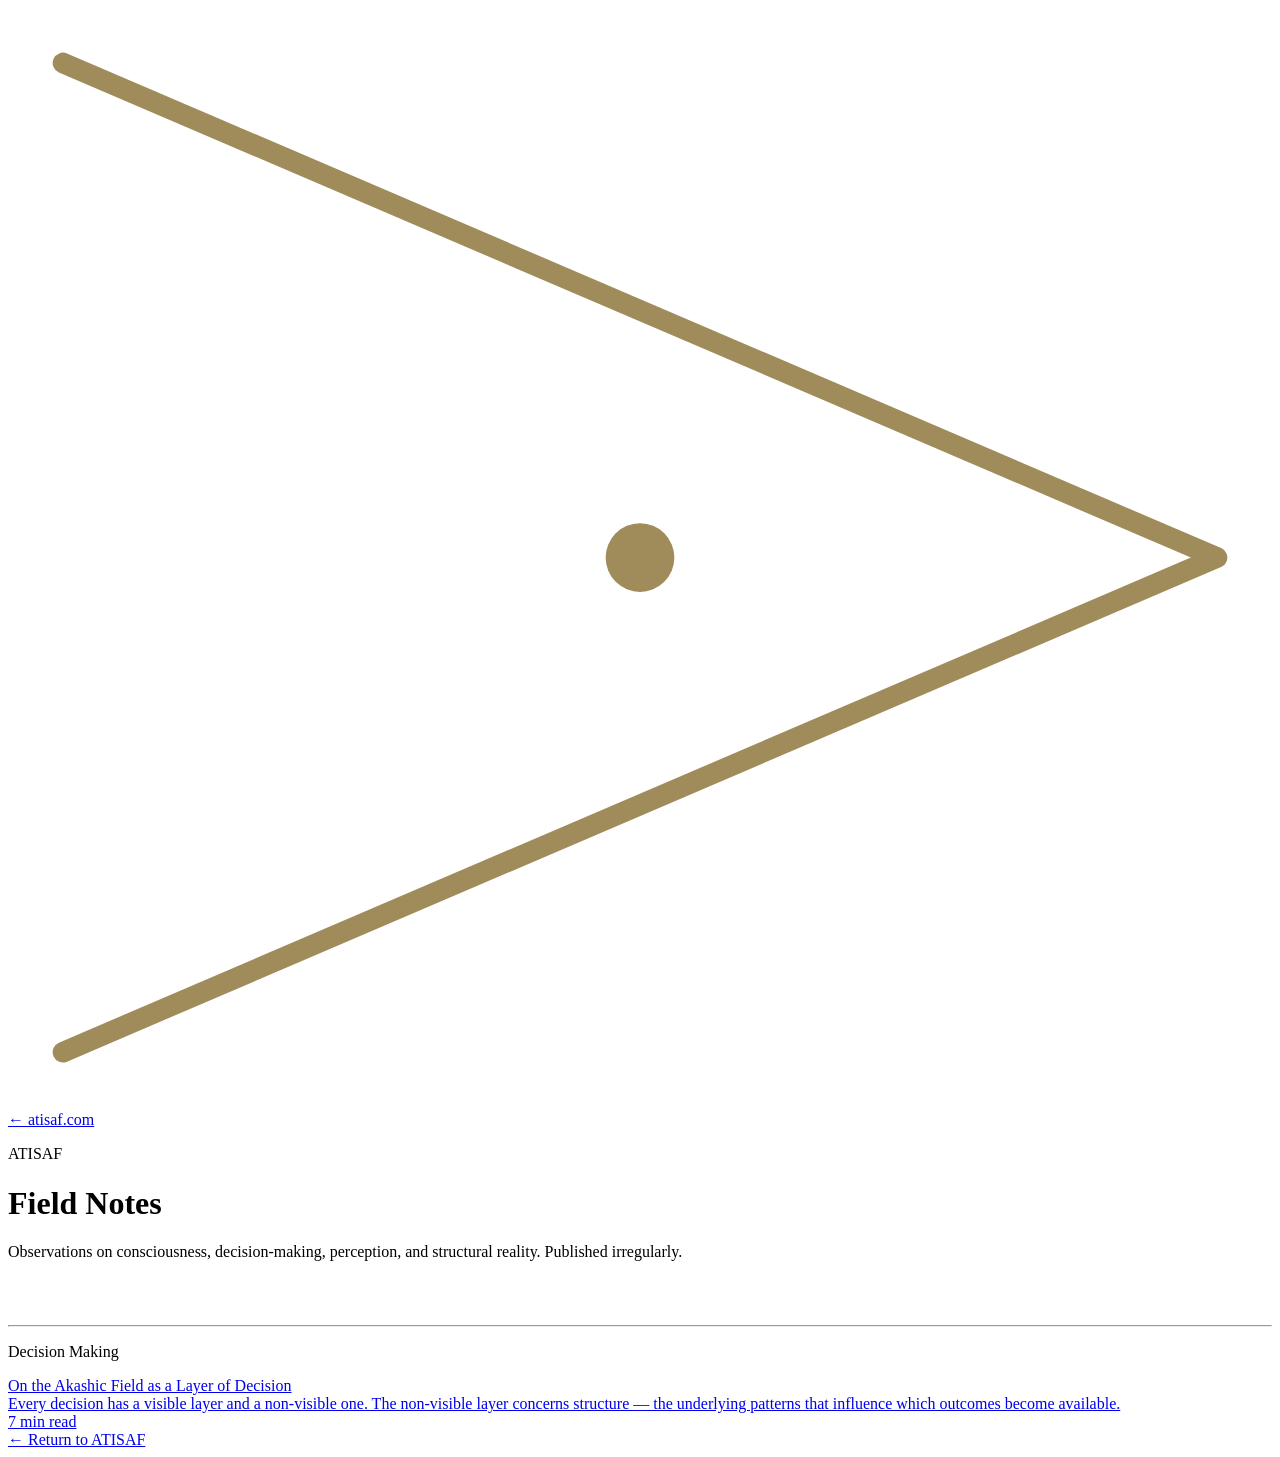
==== notes/index.html @ 134ab58f "Add Field Notes section: index, first note, sitemap, deeper layer link" ====
<!DOCTYPE html>
<html lang="en">
<head>
    <meta charset="UTF-8">
    <meta name="viewport" content="width=device-width, initial-scale=1.0">
    <meta name="description" content="Field Notes from ATISAF — observations on consciousness, decision-making, perception, and structural reality.">
    <link rel="canonical" href="https://atisaf.com/notes/">
    <meta property="og:title" content="Field Notes | ATISAF">
    <meta property="og:url" content="https://atisaf.com/notes/">
    <title>Field Notes | ATISAF</title>
    <link rel="icon" type="image/svg+xml" href="../favicon.svg">
    <link rel="preconnect" href="https://fonts.googleapis.com">
    <link rel="preconnect" href="https://fonts.gstatic.com" crossorigin>
    <link href="https://fonts.googleapis.com/css2?family=Cormorant+Garant:ital,wght@0,300;0,400;0,500;1,300;1,400&family=Inter:wght@300;400&display=swap" rel="stylesheet">
    <style>
        :root {
            --bg:     #0A0906;
            --bg-alt: #0F0D0B;
            --text:   #F0EAE0;
            --accent: #A08B5A;
            --muted:  rgba(240, 234, 224, 0.4);
            --line:   #2A2520;
            --serif:  'Cormorant Garant', Georgia, serif;
            --sans:   'Inter', system-ui, sans-serif;
        }
        *, *::before, *::after { box

cat > notes/index.html << 'ENDOFFILE'
<!DOCTYPE html>
<html lang="en">
<head>
    <meta charset="UTF-8">
    <meta name="viewport" content="width=device-width, initial-scale=1.0">
    <meta name="description" content="Field Notes from ATISAF — observations on consciousness, decision-making, perception, and structural reality.">
    <link rel="canonical" href="https://atisaf.com/notes/">
    <meta property="og:title" content="Field Notes | ATISAF">
    <meta property="og:url" content="https://atisaf.com/notes/">
    <title>Field Notes | ATISAF</title>
    <link rel="icon" type="image/svg+xml" href="../favicon.svg">
    <link rel="preconnect" href="https://fonts.googleapis.com">
    <link rel="preconnect" href="https://fonts.gstatic.com" crossorigin>
    <link href="https://fonts.googleapis.com/css2?family=Cormorant+Garant:ital,wght@0,300;0,400;0,500;1,300;1,400&family=Inter:wght@300;400&display=swap" rel="stylesheet">
    <style>
        :root {
            --bg:     #0A0906;
            --bg-alt: #0F0D0B;
            --text:   #F0EAE0;
            --accent: #A08B5A;
            --muted:  rgba(240, 234, 224, 0.4);
            --line:   #2A2520;
            --serif:  'Cormorant Garant', Georgia, serif;
            --sans:   'Inter', system-ui, sans-serif;
        }
        *, *::before, *::after { box
cat > notes/index.html << 'ENDOFFILE'
<!DOCTYPE html>
<html lang="en">
<head>
    <meta charset="UTF-8">
    <meta name="viewport" content="width=device-width, initial-scale=1.0">
    <meta name="description" content="Field Notes from ATISAF — observations on consciousness, decision-making, perception, and structural reality.">
    <link rel="canonical" href="https://atisaf.com/notes/">
    <meta property="og:title" content="Field Notes | ATISAF">
    <meta property="og:url" content="https://atisaf.com/notes/">
    <title>Field Notes | ATISAF</title>
    <link rel="icon" type="image/svg+xml" href="../favicon.svg">
    <link rel="preconnect" href="https://fonts.googleapis.com">
    <link rel="preconnect" href="https://fonts.gstatic.com" crossorigin>
    <link href="https://fonts.googleapis.com/css2?family=Cormorant+Garant:ital,wght@0,300;0,400;0,500;1,300;1,400&family=Inter:wght@300;400&display=swap" rel="stylesheet">
    <style>
        :root {
            --bg:     #0A0906;
            --bg-alt: #0F0D0B;
            --text:   #F0EAE0;
            --accent: #A08B5A;
            --muted:  rgba(240, 234, 224, 0.4);
            --line:   #2A2520;
            --serif:  'Cormorant Garant', Georgia, serif;
            --sans:   'Inter', system-ui, sans-serif;
        }
        *, *::before, *::after { box-sizing: border-box; margin: 0; padding: 0; }
        body {
            background-color: var(--bg);
            color: var(--text);
            font-family: var(--sans);
            font-size: 16px;
            line-height: 1.7;
            font-weight: 300;
            min-height: 100vh;
        }
        .logo-fixed {
            position: fixed;
            top: 24px;
            left: 28px;
            z-index: 100;
            opacity: 0.7;
            text-decoration: none;
        }
        .logo-fixed svg { width: 36px; height: 56px; }
        .nav-back {
            position: fixed;
            top: 28px;
            right: 32px;
            font-family: var(--sans);
            font-size: 11px;
            letter-spacing: 0.15em;
            text-transform: uppercase;
            color: var(--muted);
            text-decoration: none;
            transition: color 0.3s;
        }
        .nav-back:hover { color: var(--text); }
        .container {
            max-width: 680px;
            margin: 0 auto;
            padding: 120px 32px 80px;
        }
        .page-label {
            font-family: var(--sans);
            font-size: 10px;
            letter-spacing: 0.2em;
            text-transform: uppercase;
            color: var(--accent);
            margin-bottom: 16px;
        }
        .page-title {
            font-family: var(--serif);
            font-size: clamp(2.4rem, 5vw, 3.6rem);
            font-weight: 300;
            line-height: 1.1;
            color: var(--text);
            margin-bottom: 24px;
        }
        .page-desc {
            font-size: 14px;
            color: var(--muted);
            line-height: 1.8;
            max-width: 480px;
        }
        .divider {
            border: none;
            border-top: 1px solid var(--line);
            margin: 48px 0;
        }
        .category-section { margin-bottom: 48px; }
        .category-label {
            font-size: 9px;
            letter-spacing: 0.25em;
            text-transform: uppercase;
            color: var(--accent);
            margin-bottom: 24px;
        }
        .note-entry {
            padding: 28px 0;
            border-bottom: 1px solid var(--line);
            text-decoration: none;
            display: block;
            transition: opacity 0.3s;
        }
        .note-entry:first-of-type { border-top: 1px solid var(--line); }
        .note-entry:hover { opacity: 0.7; }
        .note-title {
            font-family: var(--serif);
            font-size: 1.45rem;
            font-weight: 400;
            color: var(--text);
            line-height: 1.3;
            margin-bottom: 10px;
        }
        .note-excerpt {
            font-size: 13px;
            color: var(--muted);
            line-height: 1.7;
            margin-bottom: 12px;
        }
        .note-meta {
            font-size: 10px;
            letter-spacing: 0.12em;
            text-transform: uppercase;
            color: var(--accent);
            opacity: 0.6;
        }
        .page-footer {
            margin-top: 80px;
            padding-top: 32px;
            border-top: 1px solid var(--line);
            text-align: center;
        }
        .footer-link {
            font-size: 10px;
            letter-spacing: 0.2em;
            text-transform: uppercase;
            color: var(--muted);
            text-decoration: none;
            transition: color 0.3s;
        }
        .footer-link:hover { color: var(--text); }
    </style>
</head>
<body>

<a href="https://atisaf.com/" class="logo-fixed" aria-label="ATISAF">
    <svg viewBox="0 0 92 80" fill="none" xmlns="http://www.w3.org/2000/svg">
        <polyline points="4,76 88,40 4,4" stroke="#A08B5A" stroke-width="1.5" fill="none" stroke-linecap="round" stroke-linejoin="round"/>
        <circle cx="46" cy="40" r="2.5" fill="#A08B5A"/>
    </svg>
</a>

<a href="https://atisaf.com/" class="nav-back">← atisaf.com</a>

<div class="container">

    <header style="margin-bottom:64px;">
        <p class="page-label">ATISAF</p>
        <h1 class="page-title">Field Notes</h1>
        <p class="page-desc">Observations on consciousness, decision-making, perception, and structural reality. Published irregularly.</p>
    </header>

    <hr class="divider">

    <section class="category-section">
        <p class="category-label">Decision Making</p>
        <a href="/notes/akashic-field-decision/" class="note-entry">
            <div class="note-title">On the Akashic Field as a Layer of Decision</div>
            <div class="note-excerpt">Every decision has a visible layer and a non-visible one. The non-visible layer concerns structure — the underlying patterns that influence which outcomes become available.</div>
            <div class="note-meta">7 min read</div>
        </a>
    </section>

    <footer class="page-footer">
        <a href="https://atisaf.com/" class="footer-link">← Return to ATISAF</a>
    </footer>

</div>
</body>
</html>
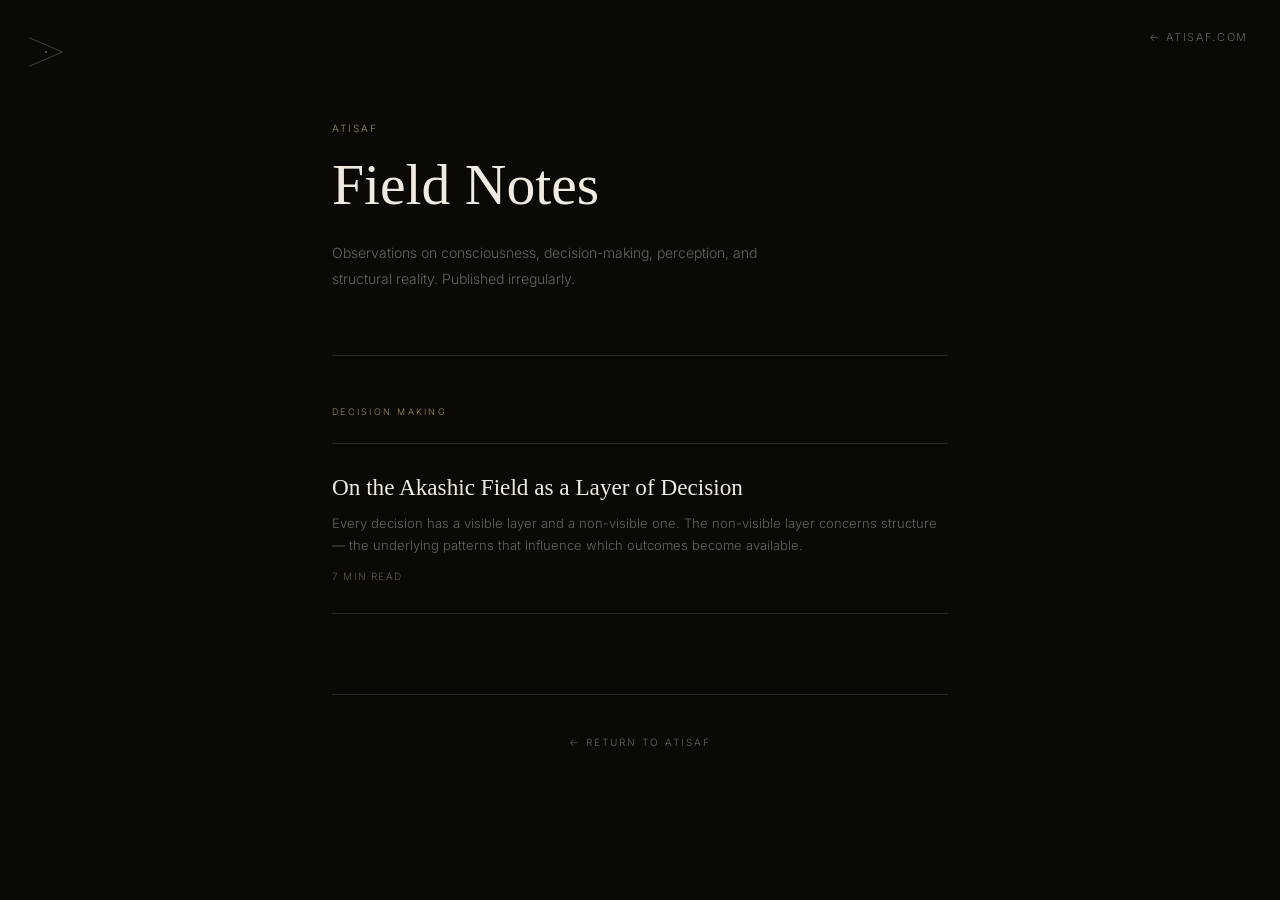
==== commit 1dba08e3: "Fix notes index: rewrite with explicit colors" ====
--- a/notes/index.html
+++ b/notes/index.html
@@ -20,69 +20,14 @@
             --accent: #A08B5A;
             --muted:  rgba(240, 234, 224, 0.4);
             --line:   #2A2520;
-            --serif:  'Cormorant Garant', Georgia, serif;
-            --sans:   'Inter', system-ui, sans-serif;
-        }
-        *, *::before, *::after { box
-
-cat > notes/index.html << 'ENDOFFILE'
-<!DOCTYPE html>
-<html lang="en">
-<head>
-    <meta charset="UTF-8">
-    <meta name="viewport" content="width=device-width, initial-scale=1.0">
-    <meta name="description" content="Field Notes from ATISAF — observations on consciousness, decision-making, perception, and structural reality.">
-    <link rel="canonical" href="https://atisaf.com/notes/">
-    <meta property="og:title" content="Field Notes | ATISAF">
-    <meta property="og:url" content="https://atisaf.com/notes/">
-    <title>Field Notes | ATISAF</title>
-    <link rel="icon" type="image/svg+xml" href="../favicon.svg">
-    <link rel="preconnect" href="https://fonts.googleapis.com">
-    <link rel="preconnect" href="https://fonts.gstatic.com" crossorigin>
-    <link href="https://fonts.googleapis.com/css2?family=Cormorant+Garant:ital,wght@0,300;0,400;0,500;1,300;1,400&family=Inter:wght@300;400&display=swap" rel="stylesheet">
-    <style>
-        :root {
-            --bg:     #0A0906;
-            --bg-alt: #0F0D0B;
-            --text:   #F0EAE0;
-            --accent: #A08B5A;
-            --muted:  rgba(240, 234, 224, 0.4);
-            --line:   #2A2520;
-            --serif:  'Cormorant Garant', Georgia, serif;
-            --sans:   'Inter', system-ui, sans-serif;
-        }
-        *, *::before, *::after { box
-cat > notes/index.html << 'ENDOFFILE'
-<!DOCTYPE html>
-<html lang="en">
-<head>
-    <meta charset="UTF-8">
-    <meta name="viewport" content="width=device-width, initial-scale=1.0">
-    <meta name="description" content="Field Notes from ATISAF — observations on consciousness, decision-making, perception, and structural reality.">
-    <link rel="canonical" href="https://atisaf.com/notes/">
-    <meta property="og:title" content="Field Notes | ATISAF">
-    <meta property="og:url" content="https://atisaf.com/notes/">
-    <title>Field Notes | ATISAF</title>
-    <link rel="icon" type="image/svg+xml" href="../favicon.svg">
-    <link rel="preconnect" href="https://fonts.googleapis.com">
-    <link rel="preconnect" href="https://fonts.gstatic.com" crossorigin>
-    <link href="https://fonts.googleapis.com/css2?family=Cormorant+Garant:ital,wght@0,300;0,400;0,500;1,300;1,400&family=Inter:wght@300;400&display=swap" rel="stylesheet">
-    <style>
-        :root {
-            --bg:     #0A0906;
-            --bg-alt: #0F0D0B;
-            --text:   #F0EAE0;
-            --accent: #A08B5A;
-            --muted:  rgba(240, 234, 224, 0.4);
-            --line:   #2A2520;
-            --serif:  'Cormorant Garant', Georgia, serif;
-            --sans:   'Inter', system-ui, sans-serif;
+            --serif:  "Cormorant Garant", Georgia, serif;
+            --sans:   "Inter", system-ui, sans-serif;
         }
         *, *::before, *::after { box-sizing: border-box; margin: 0; padding: 0; }
+        html, body { background-color: #0A0906; }
         body {
-            background-color: var(--bg);
-            color: var(--text);
-            font-family: var(--sans);
+            color: #F0EAE0;
+            font-family: "Inter", system-ui, sans-serif;
             font-size: 16px;
             line-height: 1.7;
             font-weight: 300;
@@ -101,45 +46,44 @@
             position: fixed;
             top: 28px;
             right: 32px;
-            font-family: var(--sans);
+            font-family: "Inter", system-ui, sans-serif;
             font-size: 11px;
             letter-spacing: 0.15em;
             text-transform: uppercase;
-            color: var(--muted);
+            color: rgba(240,234,224,0.4);
             text-decoration: none;
             transition: color 0.3s;
         }
-        .nav-back:hover { color: var(--text); }
+        .nav-back:hover { color: #F0EAE0; }
         .container {
             max-width: 680px;
             margin: 0 auto;
             padding: 120px 32px 80px;
         }
         .page-label {
-            font-family: var(--sans);
             font-size: 10px;
             letter-spacing: 0.2em;
             text-transform: uppercase;
-            color: var(--accent);
+            color: #A08B5A;
             margin-bottom: 16px;
         }
         .page-title {
-            font-family: var(--serif);
+            font-family: "Cormorant Garant", Georgia, serif;
             font-size: clamp(2.4rem, 5vw, 3.6rem);
             font-weight: 300;
             line-height: 1.1;
-            color: var(--text);
+            color: #F0EAE0;
             margin-bottom: 24px;
         }
         .page-desc {
             font-size: 14px;
-            color: var(--muted);
+            color: rgba(240,234,224,0.4);
             line-height: 1.8;
             max-width: 480px;
         }
         .divider {
             border: none;
-            border-top: 1px solid var(--line);
+            border-top: 1px solid #2A2520;
             margin: 48px 0;
         }
         .category-section { margin-bottom: 48px; }
@@ -147,29 +91,29 @@
             font-size: 9px;
             letter-spacing: 0.25em;
             text-transform: uppercase;
-            color: var(--accent);
+            color: #A08B5A;
             margin-bottom: 24px;
         }
         .note-entry {
             padding: 28px 0;
-            border-bottom: 1px solid var(--line);
+            border-bottom: 1px solid #2A2520;
             text-decoration: none;
             display: block;
             transition: opacity 0.3s;
         }
-        .note-entry:first-of-type { border-top: 1px solid var(--line); }
+        .note-entry:first-of-type { border-top: 1px solid #2A2520; }
         .note-entry:hover { opacity: 0.7; }
         .note-title {
-            font-family: var(--serif);
+            font-family: "Cormorant Garant", Georgia, serif;
             font-size: 1.45rem;
             font-weight: 400;
-            color: var(--text);
+            color: #F0EAE0;
             line-height: 1.3;
             margin-bottom: 10px;
         }
         .note-excerpt {
             font-size: 13px;
-            color: var(--muted);
+            color: rgba(240,234,224,0.4);
             line-height: 1.7;
             margin-bottom: 12px;
         }
@@ -177,24 +121,24 @@
             font-size: 10px;
             letter-spacing: 0.12em;
             text-transform: uppercase;
-            color: var(--accent);
+            color: #A08B5A;
             opacity: 0.6;
         }
         .page-footer {
             margin-top: 80px;
             padding-top: 32px;
-            border-top: 1px solid var(--line);
+            border-top: 1px solid #2A2520;
             text-align: center;
         }
         .footer-link {
             font-size: 10px;
             letter-spacing: 0.2em;
             text-transform: uppercase;
-            color: var(--muted);
+            color: rgba(240,234,224,0.4);
             text-decoration: none;
             transition: color 0.3s;
         }
-        .footer-link:hover { color: var(--text); }
+        .footer-link:hover { color: #F0EAE0; }
     </style>
 </head>
 <body>
@@ -209,7 +153,6 @@
 <a href="https://atisaf.com/" class="nav-back">← atisaf.com</a>
 
 <div class="container">
-
     <header style="margin-bottom:64px;">
         <p class="page-label">ATISAF</p>
         <h1 class="page-title">Field Notes</h1>
@@ -230,7 +173,6 @@
     <footer class="page-footer">
         <a href="https://atisaf.com/" class="footer-link">← Return to ATISAF</a>
     </footer>
-
 </div>
 </body>
-</html>
+</html>
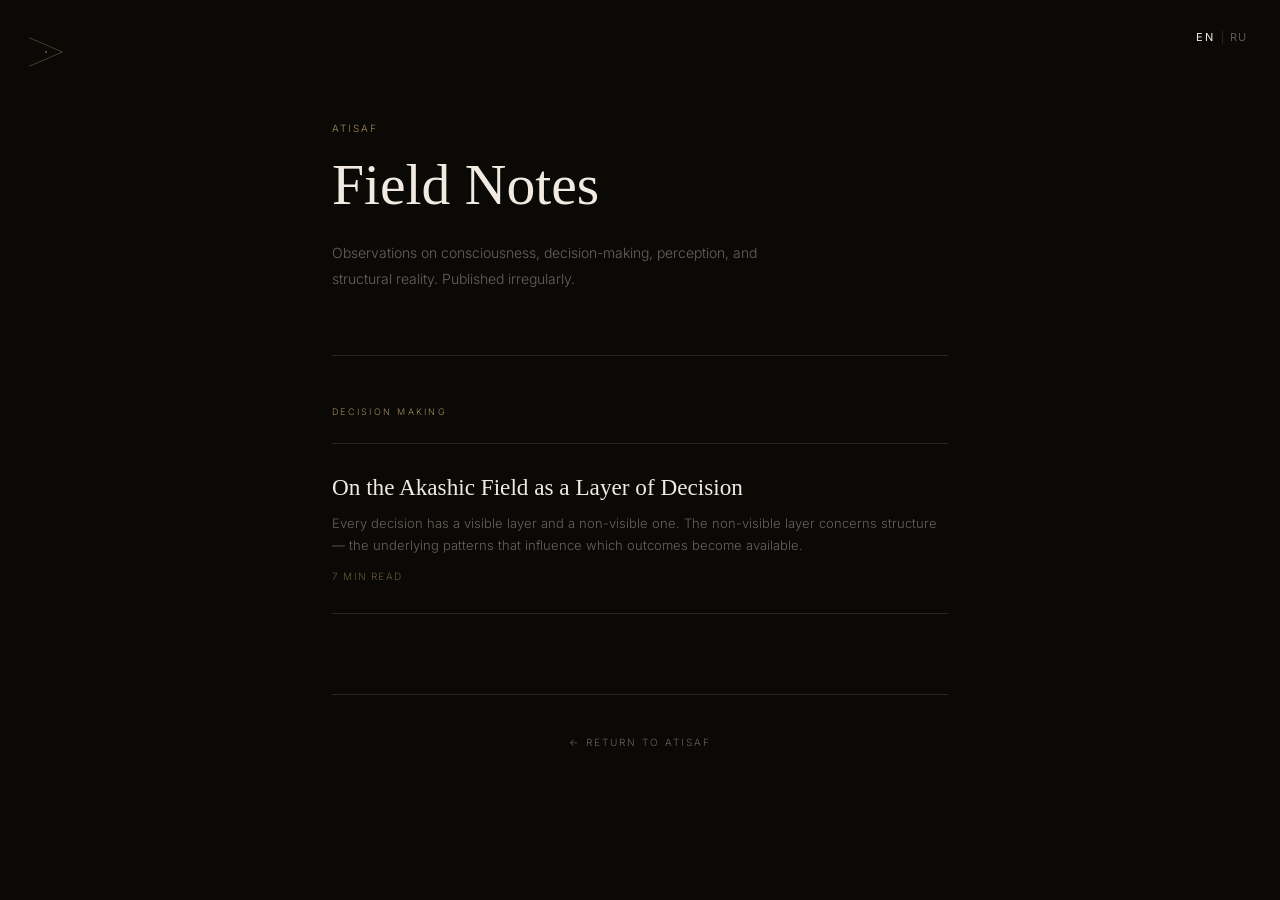
==== commit a74270a3: "Add EN/RU switcher to Field Notes pages" ====
--- a/notes/index.html
+++ b/notes/index.html
@@ -15,10 +15,9 @@
     <style>
         :root {
             --bg:     #0A0906;
-            --bg-alt: #0F0D0B;
             --text:   #F0EAE0;
             --accent: #A08B5A;
-            --muted:  rgba(240, 234, 224, 0.4);
+            --muted:  rgba(240,234,224,0.4);
             --line:   #2A2520;
             --serif:  "Cormorant Garant", Georgia, serif;
             --sans:   "Inter", system-ui, sans-serif;
@@ -42,19 +41,29 @@
             text-decoration: none;
         }
         .logo-fixed svg { width: 36px; height: 56px; }
-        .nav-back {
+        .lang-switch {
             position: fixed;
             top: 28px;
             right: 32px;
+            display: flex;
+            align-items: center;
+            gap: 6px;
+            z-index: 100;
+        }
+        .lang-btn {
+            background: none;
+            border: none;
             font-family: "Inter", system-ui, sans-serif;
             font-size: 11px;
             letter-spacing: 0.15em;
             text-transform: uppercase;
-            color: rgba(240,234,224,0.4);
-            text-decoration: none;
+            color: rgba(240,234,224,0.35);
+            cursor: pointer;
+            padding: 0;
             transition: color 0.3s;
         }
-        .nav-back:hover { color: #F0EAE0; }
+        .lang-btn.active, .lang-btn:hover { color: #F0EAE0; }
+        .lang-sep { color: rgba(240,234,224,0.2); font-size: 11px; }
         .container {
             max-width: 680px;
             margin: 0 auto;
@@ -150,29 +159,75 @@
     </svg>
 </a>
 
-<a href="https://atisaf.com/" class="nav-back">← atisaf.com</a>
+<div class="lang-switch">
+    <button class="lang-btn" data-lang="en">EN</button>
+    <span class="lang-sep">|</span>
+    <button class="lang-btn" data-lang="ru">RU</button>
+</div>
 
 <div class="container">
     <header style="margin-bottom:64px;">
         <p class="page-label">ATISAF</p>
-        <h1 class="page-title">Field Notes</h1>
-        <p class="page-desc">Observations on consciousness, decision-making, perception, and structural reality. Published irregularly.</p>
+        <h1 class="page-title" data-i18n="pageTitle">Field Notes</h1>
+        <p class="page-desc" data-i18n="pageDesc">Observations on consciousness, decision-making, perception, and structural reality. Published irregularly.</p>
     </header>
 
     <hr class="divider">
 
     <section class="category-section">
-        <p class="category-label">Decision Making</p>
+        <p class="category-label" data-i18n="cat1">Decision Making</p>
         <a href="/notes/akashic-field-decision/" class="note-entry">
-            <div class="note-title">On the Akashic Field as a Layer of Decision</div>
-            <div class="note-excerpt">Every decision has a visible layer and a non-visible one. The non-visible layer concerns structure — the underlying patterns that influence which outcomes become available.</div>
-            <div class="note-meta">7 min read</div>
+            <div class="note-title" data-i18n="note1title">On the Akashic Field as a Layer of Decision</div>
+            <div class="note-excerpt" data-i18n="note1excerpt">Every decision has a visible layer and a non-visible one. The non-visible layer concerns structure — the underlying patterns that influence which outcomes become available.</div>
+            <div class="note-meta" data-i18n="note1meta">7 min read</div>
         </a>
     </section>
 
     <footer class="page-footer">
-        <a href="https://atisaf.com/" class="footer-link">← Return to ATISAF</a>
+        <a href="https://atisaf.com/" class="footer-link" data-i18n="backHome">← Return to ATISAF</a>
     </footer>
 </div>
+
+<script>
+const t = {
+    en: {
+        pageTitle: "Field Notes",
+        pageDesc: "Observations on consciousness, decision-making, perception, and structural reality. Published irregularly.",
+        cat1: "Decision Making",
+        note1title: "On the Akashic Field as a Layer of Decision",
+        note1excerpt: "Every decision has a visible layer and a non-visible one. The non-visible layer concerns structure — the underlying patterns that influence which outcomes become available.",
+        note1meta: "7 min read",
+        backHome: "← Return to ATISAF"
+    },
+    ru: {
+        pageTitle: "Записи поля",
+        pageDesc: "Наблюдения о сознании, принятии решений, восприятии и структуре реальности. Публикуется нерегулярно.",
+        cat1: "Принятие решений",
+        note1title: "Поле Акаши как уровень принятия решений",
+        note1excerpt: "У каждого решения есть видимый и невидимый уровень. Невидимый уровень касается структуры — паттернов, влияющих на то, какие исходы становятся доступными.",
+        note1meta: "7 мин чтения",
+        backHome: "← Вернуться на ATISAF"
+    }
+};
+
+function applyLang(lang) {
+    document.documentElement.lang = lang;
+    document.querySelectorAll("[data-i18n]").forEach(el => {
+        const key = el.getAttribute("data-i18n");
+        if (t[lang] && t[lang][key]) el.innerHTML = t[lang][key];
+    });
+    document.querySelectorAll(".lang-btn").forEach(btn => {
+        btn.classList.toggle("active", btn.dataset.lang === lang);
+    });
+    localStorage.setItem("atisaf-lang", lang);
+}
+
+const savedLang = localStorage.getItem("atisaf-lang") || "en";
+applyLang(savedLang);
+
+document.querySelectorAll(".lang-btn").forEach(btn => {
+    btn.addEventListener("click", () => applyLang(btn.dataset.lang));
+});
+</script>
 </body>
 </html>
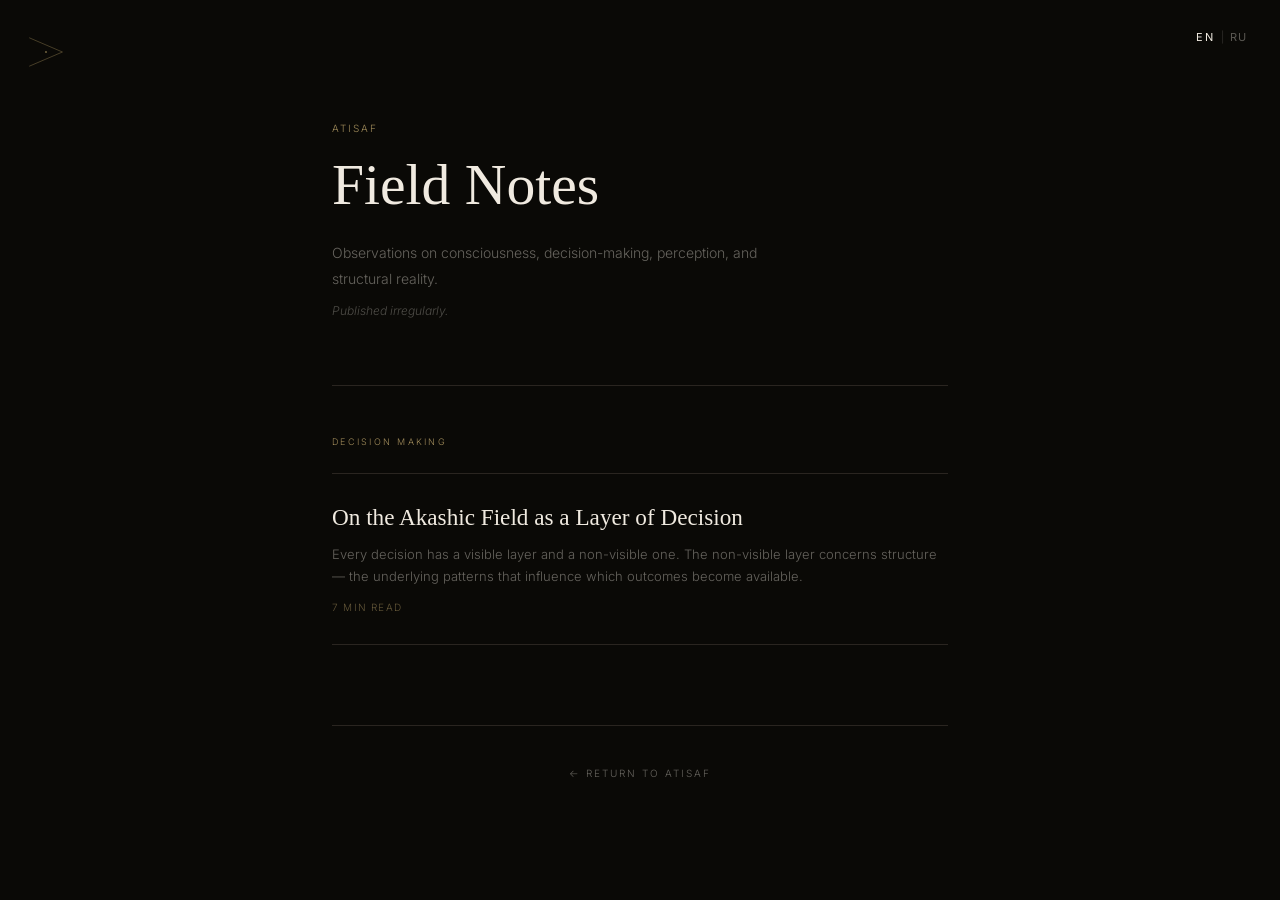
==== commit a9390201: "Separate published note as footnote on Field Notes index" ====
--- a/notes/index.html
+++ b/notes/index.html
@@ -169,7 +169,8 @@
     <header style="margin-bottom:64px;">
         <p class="page-label">ATISAF</p>
         <h1 class="page-title" data-i18n="pageTitle">Field Notes</h1>
-        <p class="page-desc" data-i18n="pageDesc">Observations on consciousness, decision-making, perception, and structural reality. Published irregularly.</p>
+        <p class="page-desc" data-i18n="pageDescMain">Observations on consciousness, decision-making, perception, and structural reality.</p>
+        <p style="font-size:12px;color:rgba(240,234,224,0.3);font-style:italic;margin-top:10px;" data-i18n="pageDescNote">Published irregularly.</p>
     </header>
 
     <hr class="divider">
@@ -192,7 +193,8 @@
 const t = {
     en: {
         pageTitle: "Field Notes",
-        pageDesc: "Observations on consciousness, decision-making, perception, and structural reality. Published irregularly.",
+        pageDescMain: "Observations on consciousness, decision-making, perception, and structural reality.",
+        pageDescNote: "Published irregularly.",
         cat1: "Decision Making",
         note1title: "On the Akashic Field as a Layer of Decision",
         note1excerpt: "Every decision has a visible layer and a non-visible one. The non-visible layer concerns structure — the underlying patterns that influence which outcomes become available.",
@@ -201,7 +203,8 @@
     },
     ru: {
         pageTitle: "Записи поля",
-        pageDesc: "Наблюдения о сознании, принятии решений, восприятии и структуре реальности. Публикуется нерегулярно.",
+        pageDescMain: "Наблюдения о сознании, принятии решений, восприятии и структуре реальности.",
+        pageDescNote: "Публикуется нерегулярно.",
         cat1: "Принятие решений",
         note1title: "Поле Акаши как уровень принятия решений",
         note1excerpt: "У каждого решения есть видимый и невидимый уровень. Невидимый уровень касается структуры — паттернов, влияющих на то, какие исходы становятся доступными.",
